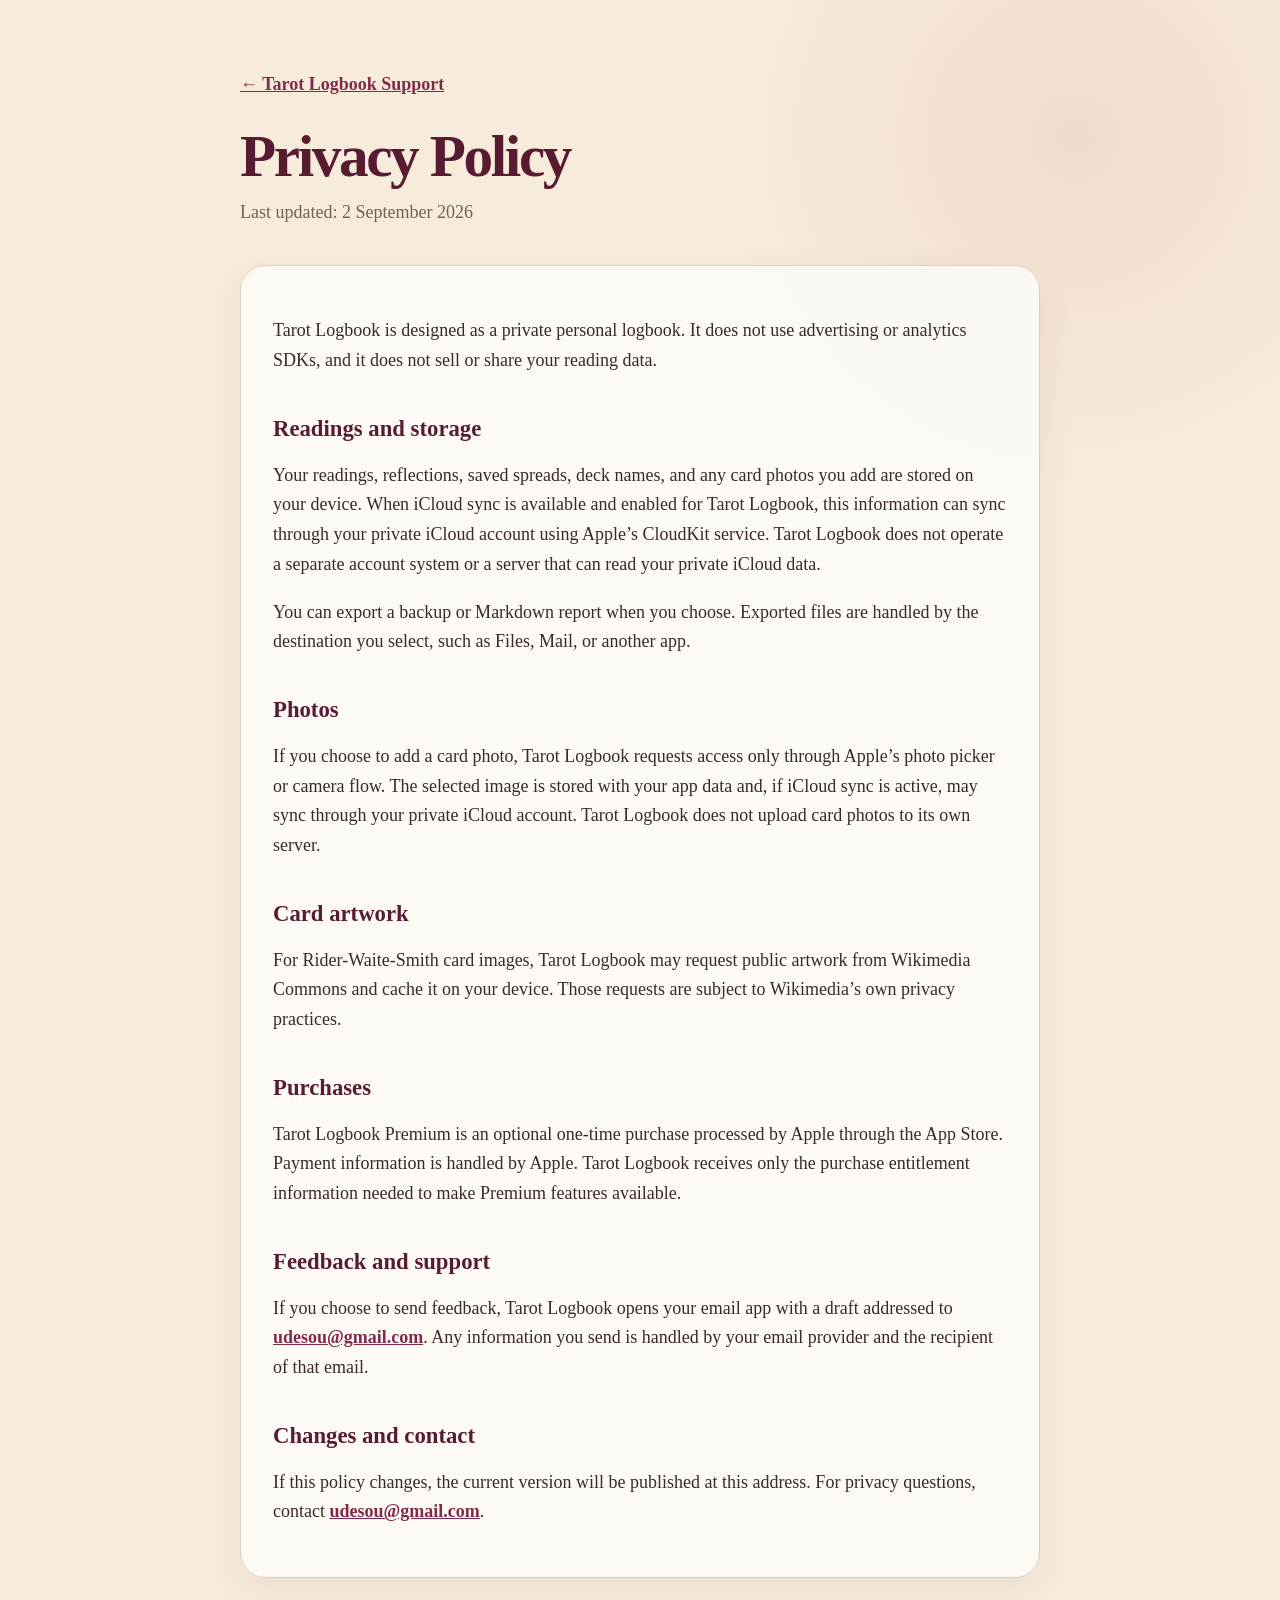
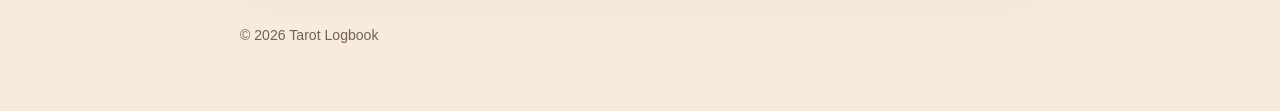
==== privacy.html @ b9a647b4 "Add Tarot Logbook support and privacy site" ====
<!doctype html>
<html lang="en-AU">
<head>
  <meta charset="utf-8">
  <meta name="viewport" content="width=device-width, initial-scale=1">
  <meta name="description" content="Privacy Policy for Tarot Logbook.">
  <title>Privacy Policy · Tarot Logbook</title>
  <style>
    :root { color-scheme: light; --ink: #3a2a28; --paper: #f7ecdc; --wine: #812b4a; --wine-deep: #571b32; --line: #dfcfc3; }
    * { box-sizing: border-box; }
    body { margin: 0; background: radial-gradient(circle at 84% 8%, #efdcd0 0, transparent 22rem), var(--paper); color: var(--ink); font: 18px/1.65 Georgia, "Times New Roman", serif; }
    main { width: min(800px, calc(100% - 40px)); margin: 0 auto; padding: 70px 0 64px; }
    a { color: var(--wine); font-weight: 700; }
    h1, h2 { color: var(--wine-deep); line-height: 1.15; }
    h1 { margin: 22px 0 8px; font-size: clamp(2.2rem, 7vw, 3.7rem); letter-spacing: -.04em; }
    h2 { margin-top: 40px; font-size: 1.42rem; }
    .updated { margin: 0; color: #745e5a; }
    .policy { margin-top: 38px; padding: 32px; background: rgba(255,255,255,.74); border: 1px solid var(--line); border-radius: 25px; box-shadow: 0 14px 38px rgba(89, 38, 42, .07); }
    footer { margin-top: 46px; color: #745e5a; font-family: -apple-system, BlinkMacSystemFont, "Segoe UI", sans-serif; font-size: .88rem; }
  </style>
</head>
<body>
  <main>
    <a href="index.html">← Tarot Logbook Support</a>
    <h1>Privacy Policy</h1>
    <p class="updated">Last updated: 2 September 2026</p>
    <article class="policy">
      <p>Tarot Logbook is designed as a private personal logbook. It does not use advertising or analytics SDKs, and it does not sell or share your reading data.</p>
      <h2>Readings and storage</h2><p>Your readings, reflections, saved spreads, deck names, and any card photos you add are stored on your device. When iCloud sync is available and enabled for Tarot Logbook, this information can sync through your private iCloud account using Apple’s CloudKit service. Tarot Logbook does not operate a separate account system or a server that can read your private iCloud data.</p><p>You can export a backup or Markdown report when you choose. Exported files are handled by the destination you select, such as Files, Mail, or another app.</p>
      <h2>Photos</h2><p>If you choose to add a card photo, Tarot Logbook requests access only through Apple’s photo picker or camera flow. The selected image is stored with your app data and, if iCloud sync is active, may sync through your private iCloud account. Tarot Logbook does not upload card photos to its own server.</p>
      <h2>Card artwork</h2><p>For Rider-Waite-Smith card images, Tarot Logbook may request public artwork from Wikimedia Commons and cache it on your device. Those requests are subject to Wikimedia’s own privacy practices.</p>
      <h2>Purchases</h2><p>Tarot Logbook Premium is an optional one-time purchase processed by Apple through the App Store. Payment information is handled by Apple. Tarot Logbook receives only the purchase entitlement information needed to make Premium features available.</p>
      <h2>Feedback and support</h2><p>If you choose to send feedback, Tarot Logbook opens your email app with a draft addressed to <a href="mailto:udesou@gmail.com">udesou@gmail.com</a>. Any information you send is handled by your email provider and the recipient of that email.</p>
      <h2>Changes and contact</h2><p>If this policy changes, the current version will be published at this address. For privacy questions, contact <a href="mailto:udesou@gmail.com">udesou@gmail.com</a>.</p>
    </article>
    <footer>© 2026 Tarot Logbook</footer>
  </main>
</body>
</html>
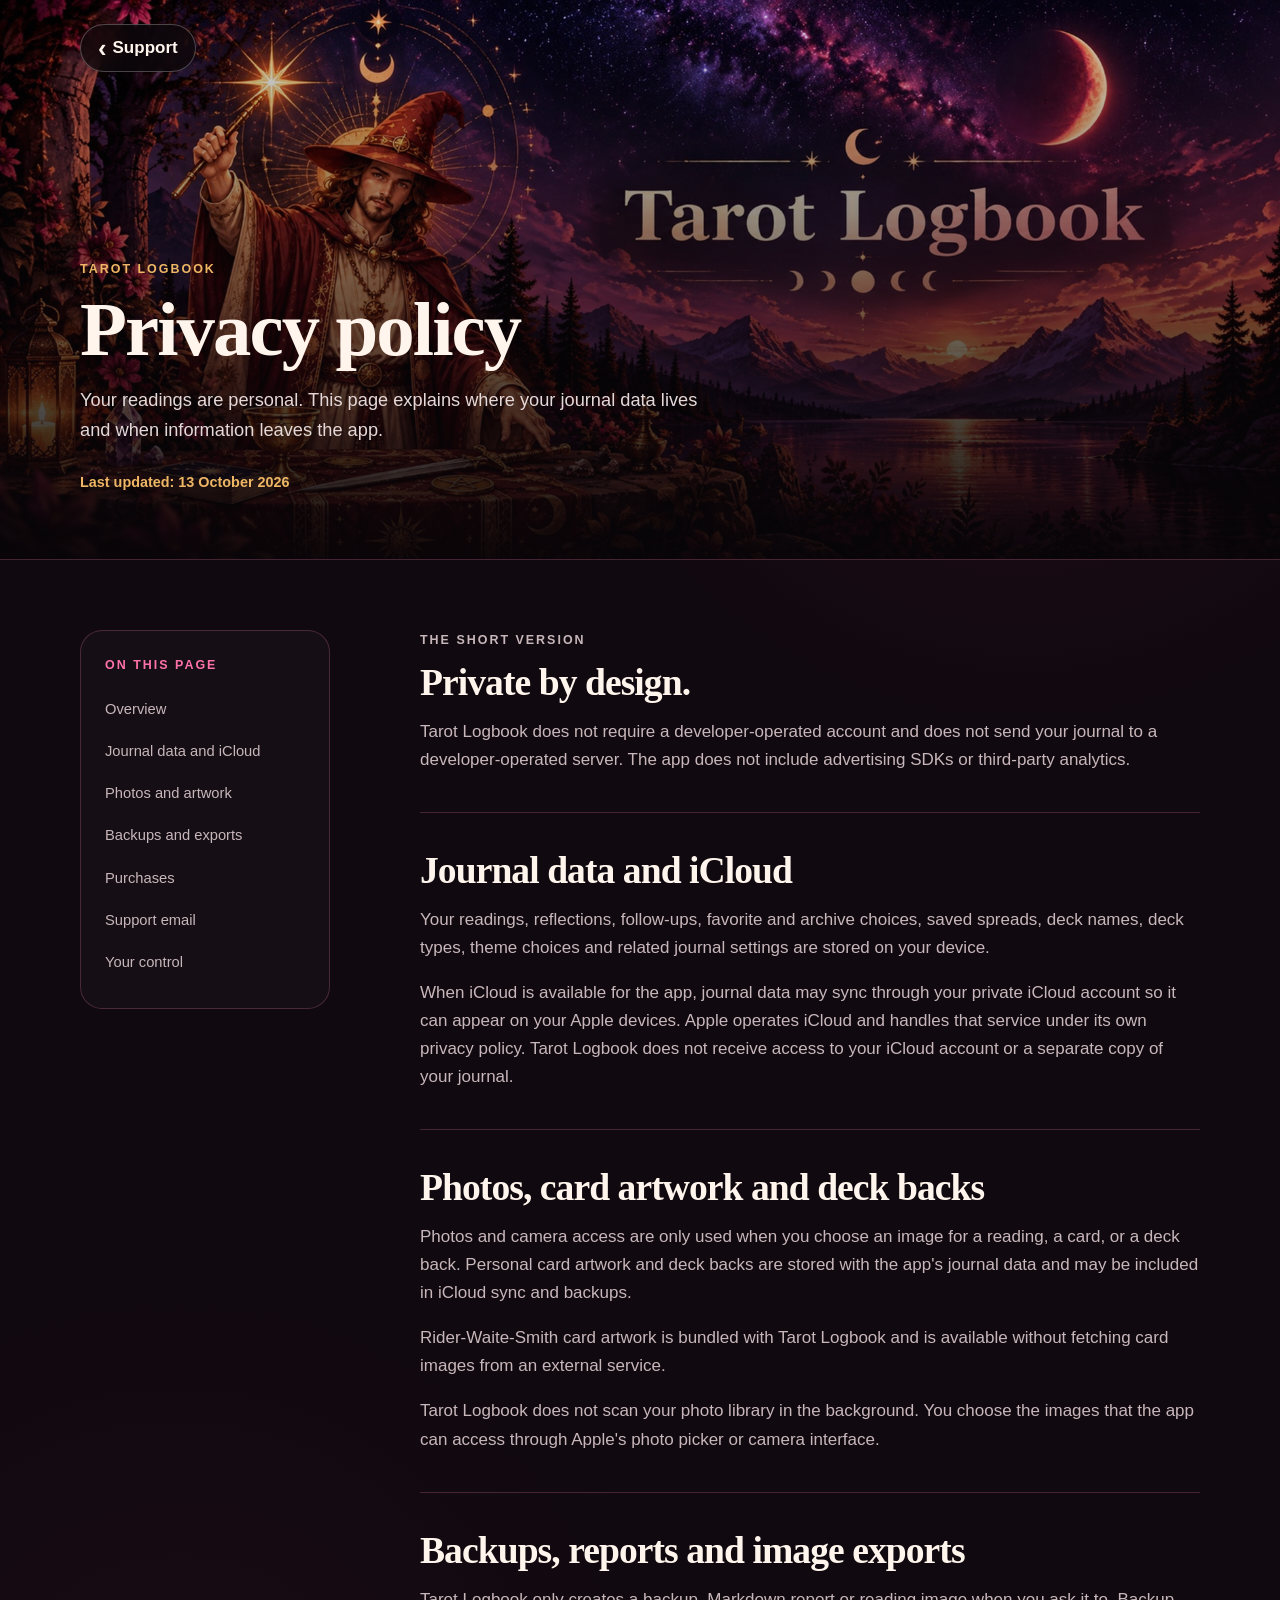
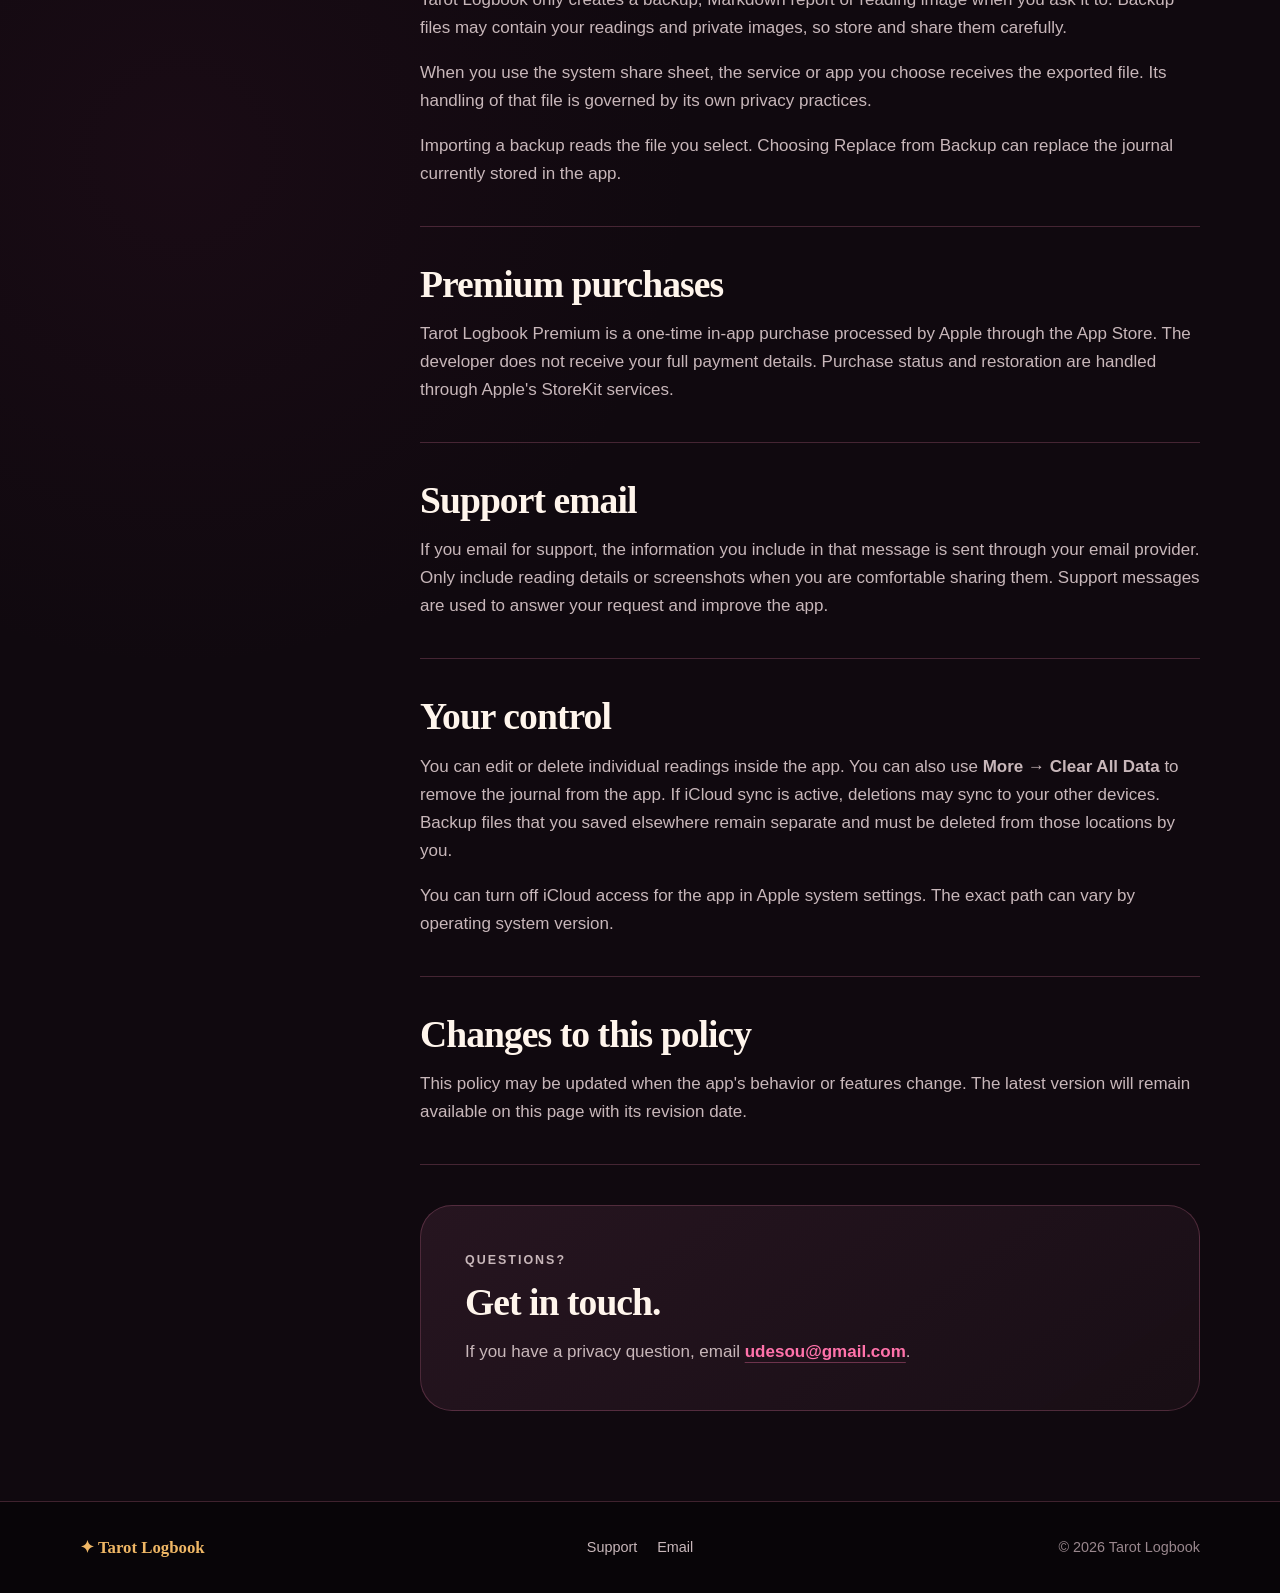
==== commit 8f05dd75: "Refresh support site for Rosewood release" ====
--- a/privacy.html
+++ b/privacy.html
@@ -1,39 +1,103 @@
 <!doctype html>
-<html lang="en-AU">
+<html lang="en">
 <head>
   <meta charset="utf-8">
   <meta name="viewport" content="width=device-width, initial-scale=1">
-  <meta name="description" content="Privacy Policy for Tarot Logbook.">
-  <title>Privacy Policy · Tarot Logbook</title>
-  <style>
-    :root { color-scheme: light; --ink: #3a2a28; --paper: #f7ecdc; --wine: #812b4a; --wine-deep: #571b32; --line: #dfcfc3; }
-    * { box-sizing: border-box; }
-    body { margin: 0; background: radial-gradient(circle at 84% 8%, #efdcd0 0, transparent 22rem), var(--paper); color: var(--ink); font: 18px/1.65 Georgia, "Times New Roman", serif; }
-    main { width: min(800px, calc(100% - 40px)); margin: 0 auto; padding: 70px 0 64px; }
-    a { color: var(--wine); font-weight: 700; }
-    h1, h2 { color: var(--wine-deep); line-height: 1.15; }
-    h1 { margin: 22px 0 8px; font-size: clamp(2.2rem, 7vw, 3.7rem); letter-spacing: -.04em; }
-    h2 { margin-top: 40px; font-size: 1.42rem; }
-    .updated { margin: 0; color: #745e5a; }
-    .policy { margin-top: 38px; padding: 32px; background: rgba(255,255,255,.74); border: 1px solid var(--line); border-radius: 25px; box-shadow: 0 14px 38px rgba(89, 38, 42, .07); }
-    footer { margin-top: 46px; color: #745e5a; font-family: -apple-system, BlinkMacSystemFont, "Segoe UI", sans-serif; font-size: .88rem; }
-  </style>
+  <meta name="theme-color" content="#10090f">
+  <meta name="description" content="Privacy policy for Tarot Logbook, including local storage, private iCloud sync, photos, backups, exports, and App Store purchases.">
+  <title>Privacy Policy | Tarot Logbook</title>
+  <link rel="stylesheet" href="styles.css">
 </head>
 <body>
-  <main>
-    <a href="index.html">← Tarot Logbook Support</a>
-    <h1>Privacy Policy</h1>
-    <p class="updated">Last updated: 2 September 2026</p>
-    <article class="policy">
-      <p>Tarot Logbook is designed as a private personal logbook. It does not use advertising or analytics SDKs, and it does not sell or share your reading data.</p>
-      <h2>Readings and storage</h2><p>Your readings, reflections, saved spreads, deck names, and any card photos you add are stored on your device. When iCloud sync is available and enabled for Tarot Logbook, this information can sync through your private iCloud account using Apple’s CloudKit service. Tarot Logbook does not operate a separate account system or a server that can read your private iCloud data.</p><p>You can export a backup or Markdown report when you choose. Exported files are handled by the destination you select, such as Files, Mail, or another app.</p>
-      <h2>Photos</h2><p>If you choose to add a card photo, Tarot Logbook requests access only through Apple’s photo picker or camera flow. The selected image is stored with your app data and, if iCloud sync is active, may sync through your private iCloud account. Tarot Logbook does not upload card photos to its own server.</p>
-      <h2>Card artwork</h2><p>For Rider-Waite-Smith card images, Tarot Logbook may request public artwork from Wikimedia Commons and cache it on your device. Those requests are subject to Wikimedia’s own privacy practices.</p>
-      <h2>Purchases</h2><p>Tarot Logbook Premium is an optional one-time purchase processed by Apple through the App Store. Payment information is handled by Apple. Tarot Logbook receives only the purchase entitlement information needed to make Premium features available.</p>
-      <h2>Feedback and support</h2><p>If you choose to send feedback, Tarot Logbook opens your email app with a draft addressed to <a href="mailto:udesou@gmail.com">udesou@gmail.com</a>. Any information you send is handled by your email provider and the recipient of that email.</p>
-      <h2>Changes and contact</h2><p>If this policy changes, the current version will be published at this address. For privacy questions, contact <a href="mailto:udesou@gmail.com">udesou@gmail.com</a>.</p>
+  <a class="skip-link" href="#main-content">Skip to content</a>
+
+  <header class="subpage-hero">
+    <a class="subpage-hero__back" href="index.html" aria-label="Back to Tarot Logbook support"><span aria-hidden="true">‹</span> Support</a>
+    <div class="page-shell subpage-hero__content">
+      <p class="eyebrow eyebrow--gold">Tarot Logbook</p>
+      <h1>Privacy policy</h1>
+      <p>Your readings are personal. This page explains where your journal data lives and when information leaves the app.</p>
+      <p class="updated-date">Last updated: 13 October 2026</p>
+    </div>
+  </header>
+
+  <main id="main-content" class="page-shell privacy-layout">
+    <nav class="privacy-nav" aria-label="Privacy policy sections">
+      <p class="eyebrow">On this page</p>
+      <a href="#overview">Overview</a>
+      <a href="#journal-data">Journal data and iCloud</a>
+      <a href="#photos">Photos and artwork</a>
+      <a href="#exports">Backups and exports</a>
+      <a href="#purchases">Purchases</a>
+      <a href="#support">Support email</a>
+      <a href="#control">Your control</a>
+    </nav>
+
+    <article class="privacy-article">
+      <section id="overview">
+        <p class="eyebrow">The short version</p>
+        <h2>Private by design.</h2>
+        <p>Tarot Logbook does not require a developer-operated account and does not send your journal to a developer-operated server. The app does not include advertising SDKs or third-party analytics.</p>
+      </section>
+
+      <section id="journal-data">
+        <h2>Journal data and iCloud</h2>
+        <p>Your readings, reflections, follow-ups, favorite and archive choices, saved spreads, deck names, deck types, theme choices and related journal settings are stored on your device.</p>
+        <p>When iCloud is available for the app, journal data may sync through your private iCloud account so it can appear on your Apple devices. Apple operates iCloud and handles that service under its own privacy policy. Tarot Logbook does not receive access to your iCloud account or a separate copy of your journal.</p>
+      </section>
+
+      <section id="photos">
+        <h2>Photos, card artwork and deck backs</h2>
+        <p>Photos and camera access are only used when you choose an image for a reading, a card, or a deck back. Personal card artwork and deck backs are stored with the app's journal data and may be included in iCloud sync and backups.</p>
+        <p>Rider-Waite-Smith card artwork is bundled with Tarot Logbook and is available without fetching card images from an external service.</p>
+        <p>Tarot Logbook does not scan your photo library in the background. You choose the images that the app can access through Apple's photo picker or camera interface.</p>
+      </section>
+
+      <section id="exports">
+        <h2>Backups, reports and image exports</h2>
+        <p>Tarot Logbook only creates a backup, Markdown report or reading image when you ask it to. Backup files may contain your readings and private images, so store and share them carefully.</p>
+        <p>When you use the system share sheet, the service or app you choose receives the exported file. Its handling of that file is governed by its own privacy practices.</p>
+        <p>Importing a backup reads the file you select. Choosing Replace from Backup can replace the journal currently stored in the app.</p>
+      </section>
+
+      <section id="purchases">
+        <h2>Premium purchases</h2>
+        <p>Tarot Logbook Premium is a one-time in-app purchase processed by Apple through the App Store. The developer does not receive your full payment details. Purchase status and restoration are handled through Apple's StoreKit services.</p>
+      </section>
+
+      <section id="support">
+        <h2>Support email</h2>
+        <p>If you email for support, the information you include in that message is sent through your email provider. Only include reading details or screenshots when you are comfortable sharing them. Support messages are used to answer your request and improve the app.</p>
+      </section>
+
+      <section id="control">
+        <h2>Your control</h2>
+        <p>You can edit or delete individual readings inside the app. You can also use <strong>More → Clear All Data</strong> to remove the journal from the app. If iCloud sync is active, deletions may sync to your other devices. Backup files that you saved elsewhere remain separate and must be deleted from those locations by you.</p>
+        <p>You can turn off iCloud access for the app in Apple system settings. The exact path can vary by operating system version.</p>
+      </section>
+
+      <section>
+        <h2>Changes to this policy</h2>
+        <p>This policy may be updated when the app's behavior or features change. The latest version will remain available on this page with its revision date.</p>
+      </section>
+
+      <section class="privacy-contact">
+        <p class="eyebrow">Questions?</p>
+        <h2>Get in touch.</h2>
+        <p>If you have a privacy question, email <a class="text-link" href="mailto:udesou@gmail.com?subject=Tarot%20Logbook%20Privacy">udesou@gmail.com</a>.</p>
+      </section>
     </article>
-    <footer>© 2026 Tarot Logbook</footer>
   </main>
+
+  <footer class="site-footer">
+    <div class="page-shell site-footer__inner">
+      <p><span aria-hidden="true">✦</span> Tarot Logbook</p>
+      <nav aria-label="Footer">
+        <a href="index.html">Support</a>
+        <a href="mailto:udesou@gmail.com?subject=Tarot%20Logbook%20Privacy">Email</a>
+      </nav>
+      <p class="site-footer__copyright">© 2026 Tarot Logbook</p>
+    </div>
+  </footer>
 </body>
 </html>
--- a/styles.css
+++ b/styles.css
@@ -0,0 +1,685 @@
+:root {
+  color-scheme: dark;
+  --page: #10090f;
+  --page-deep: #080508;
+  --surface: #1b1118;
+  --surface-raised: #24151e;
+  --text: #fff5ec;
+  --muted: #c8b7ba;
+  --quiet: #99878d;
+  --pink: #e4518c;
+  --pink-bright: #ff72aa;
+  --pink-soft: #5b203a;
+  --gold: #efb765;
+  --line: rgba(238, 126, 169, 0.24);
+  --line-strong: rgba(238, 126, 169, 0.42);
+  --shadow: 0 24px 70px rgba(0, 0, 0, 0.34);
+  --radius-lg: 32px;
+  --radius-md: 22px;
+  --serif: Iowan Old Style, Baskerville, Georgia, Times New Roman, serif;
+  --sans: -apple-system, BlinkMacSystemFont, "SF Pro Text", "Segoe UI", sans-serif;
+}
+
+* {
+  box-sizing: border-box;
+}
+
+html {
+  scroll-behavior: smooth;
+}
+
+body {
+  margin: 0;
+  min-width: 320px;
+  background:
+    radial-gradient(circle at 80% 8%, rgba(125, 29, 69, 0.18), transparent 30rem),
+    radial-gradient(circle at 14% 55%, rgba(94, 27, 63, 0.12), transparent 32rem),
+    var(--page);
+  color: var(--text);
+  font-family: var(--sans);
+  font-size: 17px;
+  line-height: 1.65;
+  -webkit-font-smoothing: antialiased;
+}
+
+img {
+  max-width: 100%;
+  display: block;
+}
+
+a {
+  color: inherit;
+}
+
+h1,
+h2,
+h3,
+p {
+  margin-top: 0;
+}
+
+h1,
+h2,
+h3 {
+  text-wrap: balance;
+}
+
+h1,
+h2 {
+  font-family: var(--serif);
+  letter-spacing: -0.025em;
+}
+
+h1 {
+  margin-bottom: 18px;
+  font-size: clamp(2.6rem, 6vw, 5rem);
+  line-height: 0.98;
+}
+
+h2 {
+  margin-bottom: 16px;
+  font-size: clamp(2rem, 4vw, 3.35rem);
+  line-height: 1.04;
+}
+
+h3 {
+  margin-bottom: 10px;
+  font-size: 1.18rem;
+  line-height: 1.25;
+}
+
+p:last-child {
+  margin-bottom: 0;
+}
+
+.skip-link {
+  position: fixed;
+  z-index: 100;
+  top: 12px;
+  left: 12px;
+  padding: 10px 16px;
+  border-radius: 999px;
+  background: var(--text);
+  color: var(--page);
+  font-weight: 700;
+  transform: translateY(-160%);
+  transition: transform 160ms ease;
+}
+
+.skip-link:focus {
+  transform: translateY(0);
+}
+
+.page-shell {
+  width: min(1120px, calc(100% - 40px));
+  margin-inline: auto;
+}
+
+.site-hero {
+  padding-bottom: 50px;
+}
+
+.site-hero__art {
+  width: 100%;
+  max-height: 690px;
+  object-fit: cover;
+  object-position: center;
+  border-bottom: 1px solid rgba(240, 183, 101, 0.2);
+  box-shadow: 0 30px 90px rgba(0, 0, 0, 0.38);
+}
+
+.hero-intro {
+  position: relative;
+  z-index: 1;
+  max-width: 840px;
+  margin-top: -64px;
+  padding: clamp(28px, 5vw, 56px);
+  border: 1px solid var(--line-strong);
+  border-radius: var(--radius-lg);
+  background: rgba(24, 14, 21, 0.94);
+  box-shadow: var(--shadow);
+  backdrop-filter: blur(18px);
+}
+
+.hero-lede {
+  max-width: 680px;
+  margin-bottom: 28px;
+  color: var(--muted);
+  font-size: clamp(1.08rem, 2.1vw, 1.3rem);
+}
+
+.eyebrow {
+  margin-bottom: 12px;
+  color: var(--pink-bright);
+  font-size: 0.78rem;
+  font-weight: 800;
+  letter-spacing: 0.16em;
+  text-transform: uppercase;
+}
+
+.eyebrow--gold {
+  color: var(--gold);
+}
+
+.button-row {
+  display: flex;
+  flex-wrap: wrap;
+  gap: 12px;
+}
+
+.button {
+  display: inline-flex;
+  min-height: 50px;
+  align-items: center;
+  justify-content: center;
+  padding: 12px 22px;
+  border: 1px solid transparent;
+  border-radius: 999px;
+  font-weight: 750;
+  line-height: 1.2;
+  text-align: center;
+  text-decoration: none;
+  transition: transform 160ms ease, border-color 160ms ease, background 160ms ease;
+}
+
+.button:hover {
+  transform: translateY(-2px);
+}
+
+.button:focus-visible,
+.text-link:focus-visible,
+.site-footer a:focus-visible,
+.privacy-nav a:focus-visible,
+.subpage-hero__back:focus-visible,
+summary:focus-visible {
+  outline: 3px solid var(--gold);
+  outline-offset: 4px;
+}
+
+.button--primary {
+  background: linear-gradient(135deg, #f15c97, #ca326f);
+  color: white;
+  box-shadow: 0 12px 30px rgba(209, 48, 112, 0.25);
+}
+
+.button--secondary {
+  border-color: var(--line-strong);
+  background: rgba(255, 255, 255, 0.035);
+  color: var(--text);
+}
+
+.main-content {
+  display: grid;
+  gap: 40px;
+  padding-bottom: 80px;
+}
+
+.feature-card,
+.premium-panel,
+.split-panel,
+.support-strip {
+  border: 1px solid var(--line);
+  border-radius: var(--radius-lg);
+  background: linear-gradient(145deg, rgba(41, 23, 34, 0.9), rgba(25, 15, 22, 0.94));
+  box-shadow: var(--shadow);
+}
+
+.feature-card--support {
+  display: grid;
+  grid-template-columns: minmax(0, 1fr) auto;
+  gap: 40px;
+  align-items: end;
+  padding: clamp(28px, 5vw, 52px);
+}
+
+.feature-card p:not(.eyebrow),
+.section-heading p:not(.eyebrow),
+.premium-panel p:not(.eyebrow),
+.split-panel p:not(.eyebrow),
+.support-strip p:not(.eyebrow) {
+  color: var(--muted);
+}
+
+.text-link {
+  color: var(--pink-bright);
+  font-weight: 750;
+  text-decoration-color: rgba(255, 114, 170, 0.35);
+  text-underline-offset: 5px;
+}
+
+.section-block {
+  padding-block: 34px;
+}
+
+.section-heading {
+  max-width: 760px;
+  margin-bottom: 34px;
+}
+
+.section-heading--compact {
+  margin-bottom: 24px;
+}
+
+.three-column-grid {
+  display: grid;
+  grid-template-columns: repeat(3, minmax(0, 1fr));
+  gap: 18px;
+}
+
+.mini-card {
+  padding: 26px;
+  border: 1px solid var(--line);
+  border-radius: var(--radius-md);
+  background: rgba(255, 255, 255, 0.025);
+}
+
+.mini-card__mark {
+  display: grid;
+  width: 44px;
+  height: 44px;
+  margin-bottom: 20px;
+  place-items: center;
+  border-radius: 50%;
+  background: var(--pink-soft);
+  color: var(--pink-bright);
+  font-size: 1.25rem;
+}
+
+.mini-card p {
+  margin-bottom: 0;
+  color: var(--muted);
+  font-size: 0.96rem;
+}
+
+.premium-panel {
+  display: grid;
+  grid-template-columns: minmax(260px, 0.72fr) minmax(0, 1.28fr);
+  gap: clamp(30px, 6vw, 72px);
+  padding: clamp(30px, 6vw, 64px);
+  background:
+    radial-gradient(circle at 8% 14%, rgba(229, 81, 140, 0.17), transparent 17rem),
+    linear-gradient(145deg, rgba(48, 25, 38, 0.94), rgba(22, 13, 20, 0.98));
+}
+
+.premium-panel__intro {
+  align-self: start;
+  position: sticky;
+  top: 30px;
+}
+
+.premium-list {
+  display: grid;
+  gap: 0;
+  margin: 0;
+  padding: 0;
+  list-style: none;
+}
+
+.premium-list li {
+  display: grid;
+  gap: 4px;
+  padding: 19px 0;
+  border-bottom: 1px solid var(--line);
+}
+
+.premium-list li:first-child {
+  padding-top: 0;
+}
+
+.premium-list li:last-child {
+  padding-bottom: 0;
+  border-bottom: 0;
+}
+
+.premium-list strong {
+  color: var(--text);
+  font-size: 1.04rem;
+}
+
+.premium-list span {
+  color: var(--muted);
+  font-size: 0.94rem;
+}
+
+.split-panel,
+.support-strip {
+  display: grid;
+  grid-template-columns: minmax(0, 1fr) auto;
+  gap: 36px;
+  align-items: center;
+  padding: clamp(28px, 5vw, 52px);
+}
+
+.faq-list {
+  overflow: hidden;
+  border: 1px solid var(--line);
+  border-radius: var(--radius-lg);
+  background: rgba(255, 255, 255, 0.02);
+}
+
+.faq-list details + details {
+  border-top: 1px solid var(--line);
+}
+
+.faq-list summary {
+  position: relative;
+  padding: 22px 58px 22px 26px;
+  cursor: pointer;
+  font-weight: 720;
+  list-style: none;
+}
+
+.faq-list summary::-webkit-details-marker {
+  display: none;
+}
+
+.faq-list summary::after {
+  content: "+";
+  position: absolute;
+  top: 50%;
+  right: 26px;
+  color: var(--pink-bright);
+  font-size: 1.5rem;
+  transform: translateY(-50%);
+}
+
+.faq-list details[open] summary::after {
+  content: "−";
+}
+
+.faq-list details p {
+  max-width: 780px;
+  padding: 0 26px 24px;
+  color: var(--muted);
+}
+
+.support-strip {
+  margin-top: 6px;
+  background:
+    radial-gradient(circle at 92% 30%, rgba(239, 183, 101, 0.12), transparent 18rem),
+    linear-gradient(145deg, rgba(41, 23, 34, 0.9), rgba(25, 15, 22, 0.94));
+}
+
+.site-footer {
+  border-top: 1px solid var(--line);
+  background: var(--page-deep);
+}
+
+.site-footer__inner {
+  display: grid;
+  grid-template-columns: 1fr auto 1fr;
+  gap: 24px;
+  align-items: center;
+  padding-block: 32px;
+  color: var(--quiet);
+  font-size: 0.9rem;
+}
+
+.site-footer__inner p {
+  margin: 0;
+}
+
+.site-footer__inner > p:first-child {
+  color: var(--gold);
+  font-family: var(--serif);
+  font-size: 1.05rem;
+  font-weight: 700;
+}
+
+.site-footer nav {
+  display: flex;
+  gap: 20px;
+}
+
+.site-footer a {
+  color: var(--muted);
+  text-decoration: none;
+}
+
+.site-footer__copyright {
+  justify-self: end;
+}
+
+.subpage-hero {
+  position: relative;
+  min-height: 560px;
+  display: grid;
+  align-items: end;
+  overflow: hidden;
+  border-bottom: 1px solid var(--line);
+  background:
+    linear-gradient(180deg, rgba(8, 5, 8, 0.12), rgba(8, 5, 8, 0.94)),
+    url("assets/tarot-logbook-header.jpg") center / cover no-repeat;
+}
+
+.subpage-hero__back {
+  position: absolute;
+  z-index: 1;
+  top: 24px;
+  left: max(20px, calc((100% - 1120px) / 2));
+  display: inline-flex;
+  min-height: 46px;
+  align-items: center;
+  gap: 6px;
+  padding: 9px 17px;
+  border: 1px solid rgba(255, 255, 255, 0.25);
+  border-radius: 999px;
+  background: rgba(12, 8, 11, 0.65);
+  font-weight: 700;
+  text-decoration: none;
+  backdrop-filter: blur(12px);
+}
+
+.subpage-hero__back span {
+  font-size: 1.6rem;
+  line-height: 0;
+}
+
+.subpage-hero__content {
+  padding-block: 130px 64px;
+}
+
+.subpage-hero__content > p:not(.eyebrow):not(.updated-date) {
+  max-width: 650px;
+  color: #e4d8d8;
+  font-size: 1.14rem;
+}
+
+.updated-date {
+  margin-top: 26px;
+  color: var(--gold);
+  font-size: 0.9rem;
+  font-weight: 700;
+}
+
+.privacy-layout {
+  display: grid;
+  grid-template-columns: 250px minmax(0, 1fr);
+  gap: clamp(40px, 8vw, 90px);
+  padding-block: 70px 90px;
+}
+
+.privacy-nav {
+  align-self: start;
+  position: sticky;
+  top: 24px;
+  display: grid;
+  padding: 24px;
+  border: 1px solid var(--line);
+  border-radius: var(--radius-md);
+  background: rgba(255, 255, 255, 0.025);
+}
+
+.privacy-nav a {
+  padding: 9px 0;
+  color: var(--muted);
+  font-size: 0.92rem;
+  text-decoration: none;
+}
+
+.privacy-nav a:hover {
+  color: var(--pink-bright);
+}
+
+.privacy-article {
+  min-width: 0;
+}
+
+.privacy-article section {
+  scroll-margin-top: 30px;
+  padding: 0 0 38px;
+  border-bottom: 1px solid var(--line);
+}
+
+.privacy-article section + section {
+  padding-top: 38px;
+}
+
+.privacy-article h2 {
+  font-size: clamp(1.65rem, 3vw, 2.35rem);
+}
+
+.privacy-article p,
+.privacy-article li {
+  color: var(--muted);
+}
+
+.privacy-contact {
+  margin-top: 40px;
+  padding: clamp(28px, 5vw, 44px) !important;
+  border: 1px solid var(--line) !important;
+  border-radius: var(--radius-lg);
+  background: linear-gradient(145deg, rgba(41, 23, 34, 0.9), rgba(25, 15, 22, 0.94));
+}
+
+@media (max-width: 820px) {
+  .site-hero__art {
+    min-height: 390px;
+    object-position: 48% center;
+  }
+
+  .hero-intro {
+    margin-top: -38px;
+  }
+
+  .feature-card--support,
+  .split-panel,
+  .support-strip,
+  .premium-panel {
+    grid-template-columns: 1fr;
+  }
+
+  .premium-panel__intro {
+    position: static;
+  }
+
+  .three-column-grid {
+    grid-template-columns: 1fr;
+  }
+
+  .privacy-layout {
+    grid-template-columns: 1fr;
+  }
+
+  .privacy-nav {
+    position: static;
+    grid-template-columns: repeat(2, minmax(0, 1fr));
+    gap: 0 20px;
+  }
+
+  .privacy-nav .eyebrow {
+    grid-column: 1 / -1;
+  }
+}
+
+@media (max-width: 560px) {
+  body {
+    font-size: 16px;
+  }
+
+  .page-shell {
+    width: min(100% - 28px, 1120px);
+  }
+
+  .site-hero {
+    padding-bottom: 28px;
+  }
+
+  .site-hero__art {
+    min-height: 0;
+    height: auto;
+    object-fit: contain;
+    object-position: center;
+  }
+
+  .hero-intro {
+    margin-top: -28px;
+    border-radius: 24px;
+  }
+
+  .button-row,
+  .button {
+    width: 100%;
+  }
+
+  .main-content {
+    gap: 18px;
+    padding-bottom: 54px;
+  }
+
+  .section-block {
+    padding-block: 24px;
+  }
+
+  .feature-card,
+  .premium-panel,
+  .split-panel,
+  .support-strip,
+  .faq-list {
+    border-radius: 24px;
+  }
+
+  .site-footer__inner {
+    grid-template-columns: 1fr;
+    gap: 10px;
+  }
+
+  .site-footer__copyright {
+    justify-self: start;
+  }
+
+  .subpage-hero {
+    min-height: 520px;
+    background-position: 14% center;
+  }
+
+  .subpage-hero__back {
+    top: 16px;
+    left: 14px;
+  }
+
+  .subpage-hero__content {
+    padding-bottom: 42px;
+  }
+
+  .privacy-layout {
+    gap: 46px;
+    padding-block: 42px 64px;
+  }
+
+  .privacy-nav {
+    grid-template-columns: 1fr;
+  }
+}
+
+@media (prefers-reduced-motion: reduce) {
+  html {
+    scroll-behavior: auto;
+  }
+
+  *,
+  *::before,
+  *::after {
+    transition-duration: 0.01ms !important;
+  }
+}
